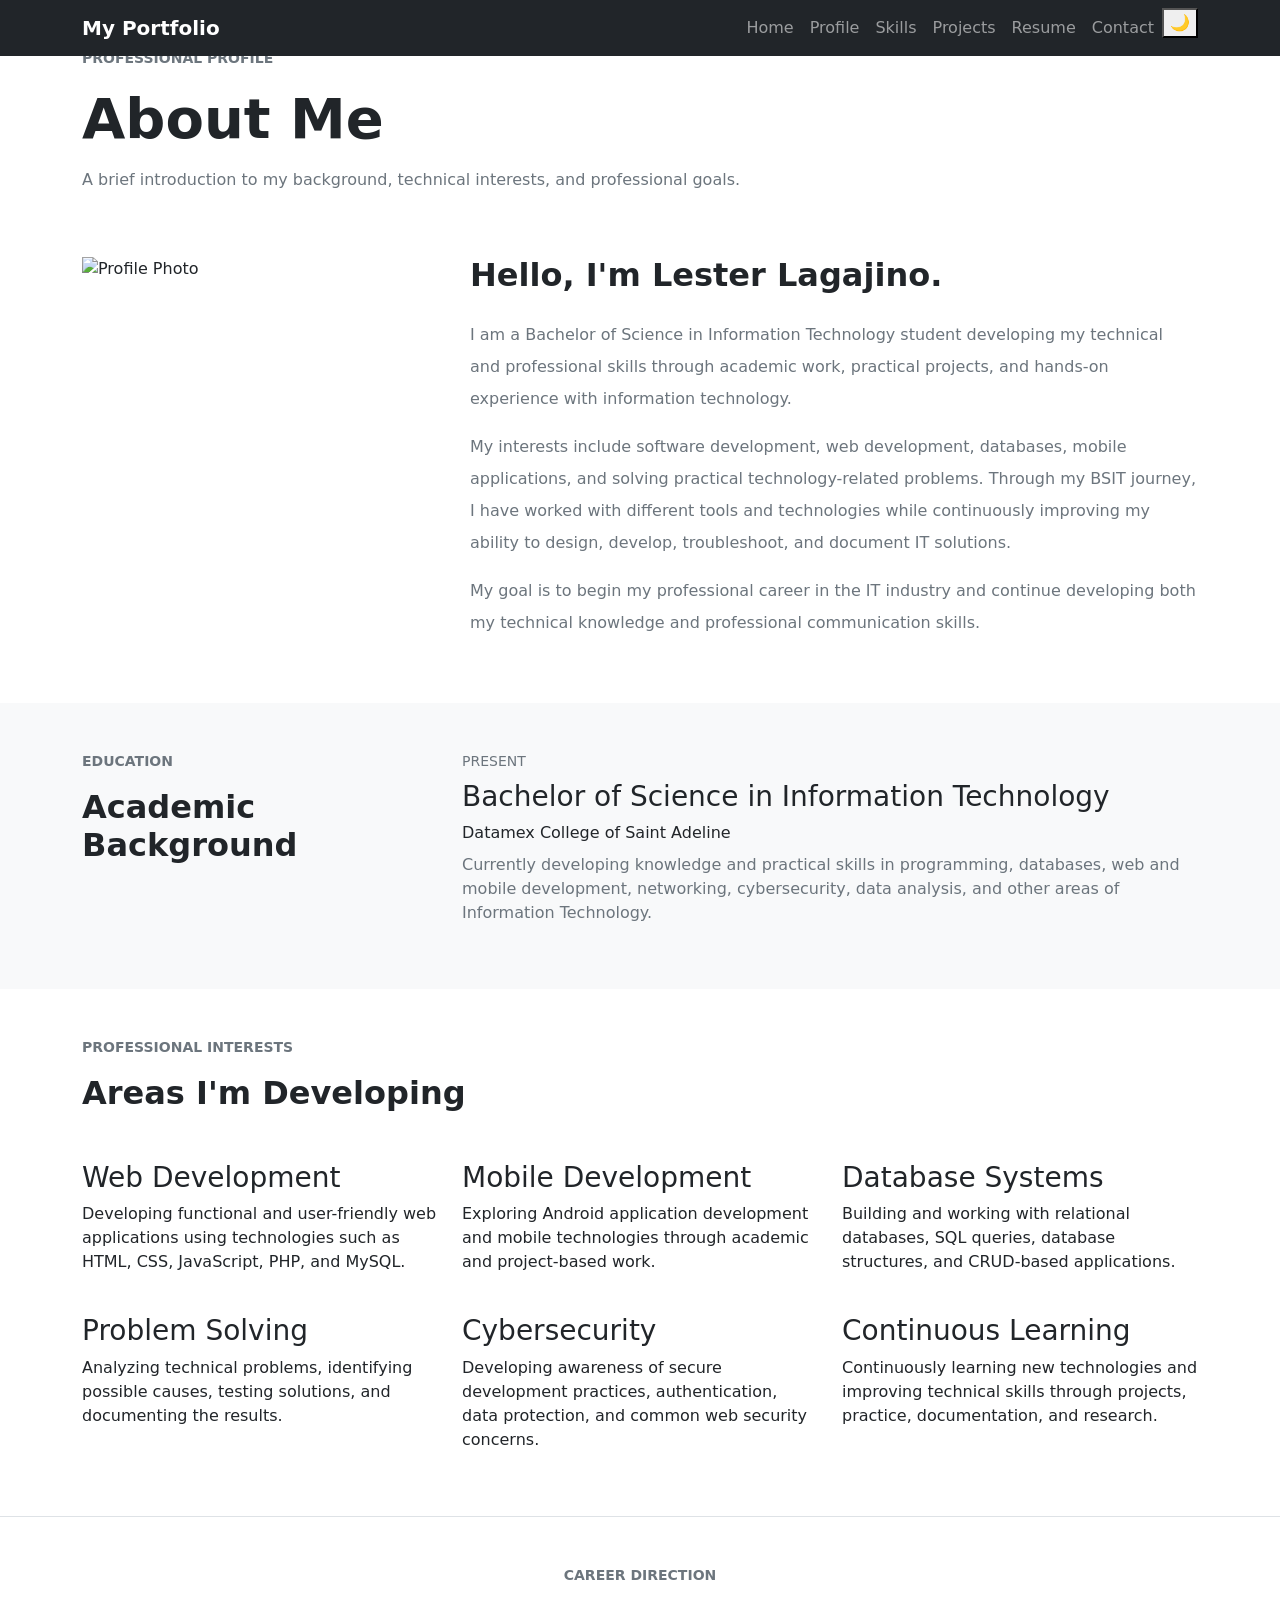
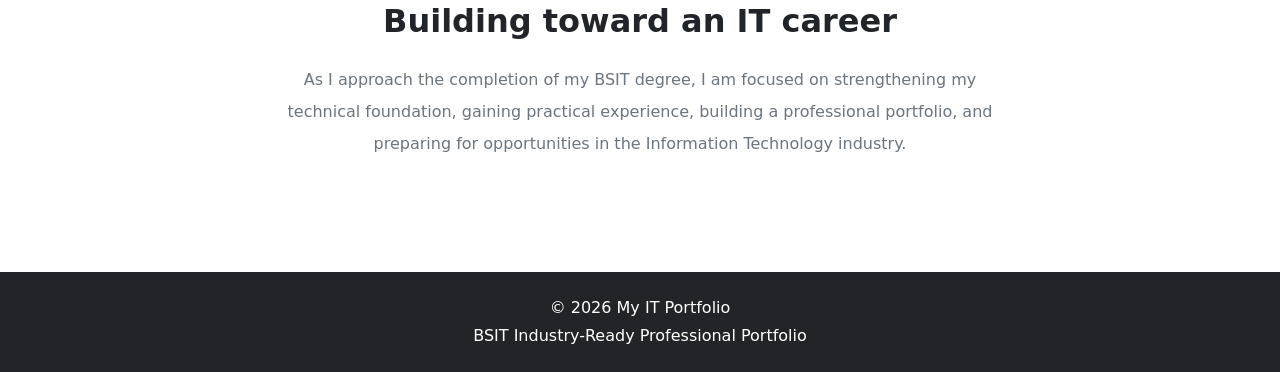
==== about.html @ e0eb15e0 "Add files via upload" ====
<!DOCTYPE html>
<html lang="en">
<head>
    <meta charset="UTF-8">

    <meta name="viewport" content="width=device-width, initial-scale=1.0">

    <title>About Me | Lester Lagajino</title>

    <!-- Bootstrap CSS -->
    <link
        href="https://cdn.jsdelivr.net/npm/bootstrap@5.3.3/dist/css/bootstrap.min.css"
        rel="stylesheet"
    >

    <!-- Custom CSS -->
    <link rel="stylesheet" href="css/style.css">
</head>

<body>

<nav class="navbar navbar-expand-lg navbar-dark bg-dark fixed-top">
    <div class="container">

        <a class="navbar-brand fw-bold" href="index.html">
            My Portfolio
        </a>

        <button
            class="navbar-toggler"
            type="button"
            data-bs-toggle="collapse"
            data-bs-target="#navbarMenu"
        >
            <span class="navbar-toggler-icon"></span>
        </button>

        <div class="collapse navbar-collapse" id="navbarMenu">

            <ul class="navbar-nav ms-auto">

                <li class="nav-item">
                    <a class="nav-link" href="index.html">Home</a>
                </li>

                <li class="nav-item">
                    <a class="nav-link" href="about.html">Profile</a>
                </li>

                <li class="nav-item">
                    <a class="nav-link" href="skills.html">Skills</a>
                </li>

                <li class="nav-item">
                    <a class="nav-link" href="projects.html">Projects</a>
                </li>

                <li class="nav-item">
                    <a class="nav-link" href="resume.html">Resume</a>
                </li>

                <li class="nav-item">
                    <a class="nav-link" href="contact.html">Contact</a>
                </li>

                <li class="nav-item">
                    <button class="theme-btn" id="themeBtn" type="button">
                       🌙
                    </button>
                </li>

            </ul>

        </div>
    </div>
</nav>


    


<!-- =========================
     ABOUT / PROFESSIONAL PROFILE
========================= -->

<section class="py-5 reveal">

    <div class="container">

        <!-- PAGE HEADER -->

        <div class="row mb-5">

            <div class="col-lg-8">

                <p class="small text-uppercase fw-bold text-secondary">
                    Professional Profile
                </p>

                <h1 class="display-4 fw-bold">
                    About Me
                </h1>

                <p class="text-secondary mt-3">
                    A brief introduction to my background,
                    technical interests, and professional goals.
                </p>

            </div>

        </div>


        <!-- MAIN PROFILE -->

        <div class="row g-5 align-items-start">

            <!-- PHOTO -->

            <div class="col-lg-4">

                <div class="profile-placeholder profile-photo">

                    
                        <img src="images/profile.png" alt="Profile Photo" class="profile-image">
                        

                

                </div>

            </div>


            <!-- INTRODUCTION -->

            <div class="col-lg-8">

                <h2 class="fw-bold mb-4">
                    Hello, I'm Lester Lagajino.
                </h2>

                <p class="text-secondary lh-lg">
                    I am a Bachelor of Science in Information Technology
                    student developing my technical and professional
                    skills through academic work, practical projects,
                    and hands-on experience with information technology.
                </p>

                <p class="text-secondary lh-lg">
                    My interests include software development,
                    web development, databases, mobile applications,
                    and solving practical technology-related problems.
                    Through my BSIT journey, I have worked with different
                    tools and technologies while continuously improving
                    my ability to design, develop, troubleshoot, and
                    document IT solutions.
                </p>

                <p class="text-secondary lh-lg">
                    My goal is to begin my professional career in the
                    IT industry and continue developing both my technical
                    knowledge and professional communication skills.
                </p>

            </div>

        </div>

    </div>

</section>


<!-- =========================
     EDUCATION
========================= -->

<section class="py-5 bg-light">

    <div class="container">

        <div class="row">

            <div class="col-lg-4 mb-4">

                <p class="small text-uppercase fw-bold text-secondary">
                    Education
                </p>

                <h2 class="fw-bold">
                    Academic Background
                </h2>

            </div>


            <div class="col-lg-8">

                <div class="info-card">

                    <p class="small text-secondary mb-2">
                        PRESENT
                    </p>

                    <h3>
                        Bachelor of Science in Information Technology
                    </h3>

                    <p class="mb-2">
                        Datamex College of Saint Adeline
                    </p>

                    <p class="text-secondary">
                        Currently developing knowledge and practical
                        skills in programming, databases, web and
                        mobile development, networking, cybersecurity,
                        data analysis, and other areas of Information
                        Technology.
                    </p>

                </div>

            </div>

        </div>

    </div>

</section>


<!-- =========================
     PROFESSIONAL INTERESTS
========================= -->

<section class="py-5">

    <div class="container">

        <div class="mb-5">

            <p class="small text-uppercase fw-bold text-secondary">
                Professional Interests
            </p>

            <h2 class="fw-bold">
                Areas I'm Developing
            </h2>

        </div>


        <div class="row g-4">

            <div class="col-md-6 col-lg-4">

                <div class="info-card">

                    <h3>Web Development</h3>

                    <p>
                        Developing functional and user-friendly
                        web applications using technologies such
                        as HTML, CSS, JavaScript, PHP, and MySQL.
                    </p>

                </div>

            </div>


            <div class="col-md-6 col-lg-4">

                <div class="info-card">

                    <h3>Mobile Development</h3>

                    <p>
                        Exploring Android application development
                        and mobile technologies through academic
                        and project-based work.
                    </p>

                </div>

            </div>


            <div class="col-md-6 col-lg-4">

                <div class="info-card">

                    <h3>Database Systems</h3>

                    <p>
                        Building and working with relational
                        databases, SQL queries, database structures,
                        and CRUD-based applications.
                    </p>

                </div>

            </div>


            <div class="col-md-6 col-lg-4">

                <div class="info-card">

                    <h3>Problem Solving</h3>

                    <p>
                        Analyzing technical problems, identifying
                        possible causes, testing solutions, and
                        documenting the results.
                    </p>

                </div>

            </div>


            <div class="col-md-6 col-lg-4">

                <div class="info-card">

                    <h3>Cybersecurity</h3>

                    <p>
                        Developing awareness of secure development
                        practices, authentication, data protection,
                        and common web security concerns.
                    </p>

                </div>

            </div>


            <div class="col-md-6 col-lg-4">

                <div class="info-card">

                    <h3>Continuous Learning</h3>

                    <p>
                        Continuously learning new technologies and
                        improving technical skills through projects,
                        practice, documentation, and research.
                    </p>

                </div>

            </div>

        </div>

    </div>

</section>


<!-- =========================
     CAREER DIRECTION
========================= -->

<section class="py-5 border-top">

    <div class="container">

        <div class="row justify-content-center">

            <div class="col-lg-8 text-center">

                <p class="small text-uppercase fw-bold text-secondary">
                    Career Direction
                </p>

                <h2 class="fw-bold mb-4">
                    Building toward an IT career
                </h2>

                <p class="text-secondary lh-lg">
                    As I approach the completion of my BSIT degree,
                    I am focused on strengthening my technical foundation,
                    gaining practical experience, building a professional
                    portfolio, and preparing for opportunities in the
                    Information Technology industry.
                </p>

            </div>

        </div>

    </div>

</section>


<footer class="bg-dark text-white text-center py-4 mt-5">

    <div class="container">

        <p class="mb-1">
            © 2026 My IT Portfolio
        </p>

        <p class="mb-0">
            BSIT Industry-Ready Professional Portfolio
        </p>

    </div>

</footer>

<!-- Bootstrap JavaScript -->
<script
    src="https://cdn.jsdelivr.net/npm/bootstrap@5.3.3/dist/js/bootstrap.bundle.min.js">
</script>

<!-- Custom JavaScript -->
<script src="js/script.js"></script>

</body>
</html>
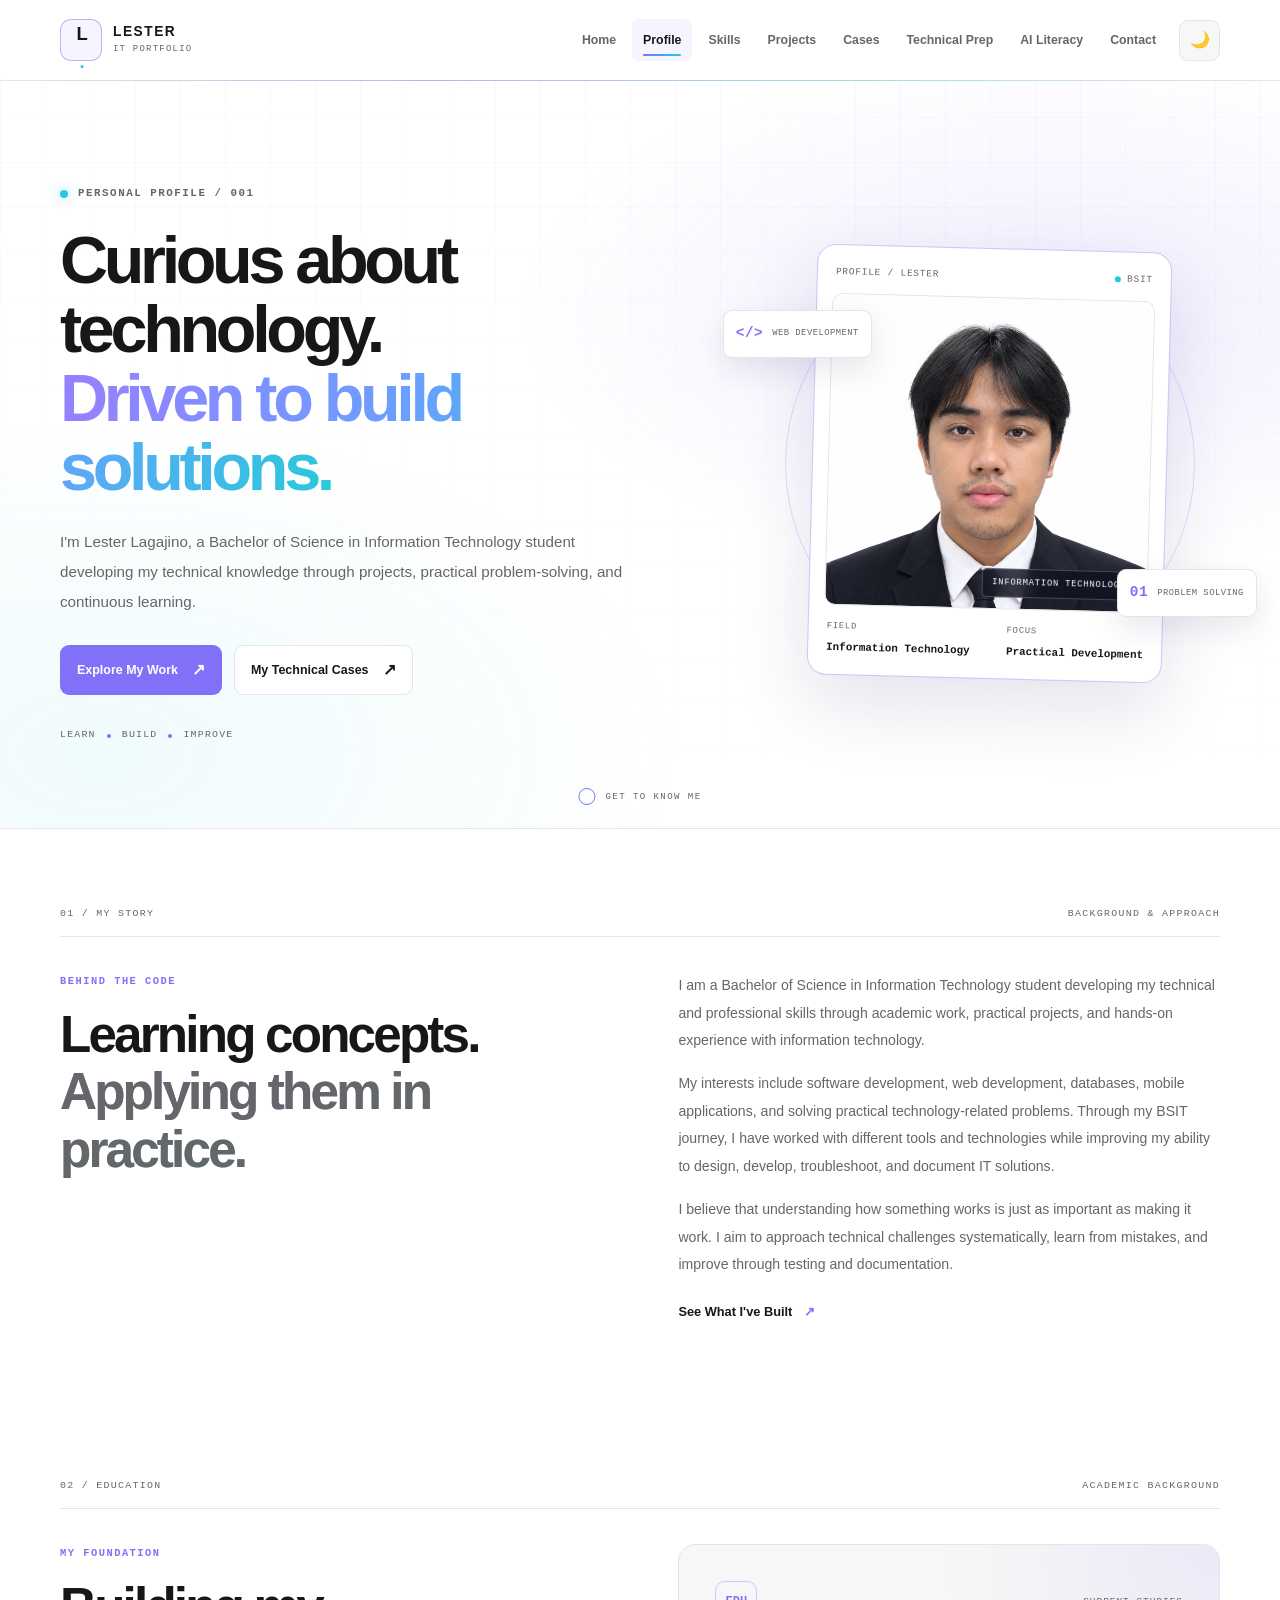
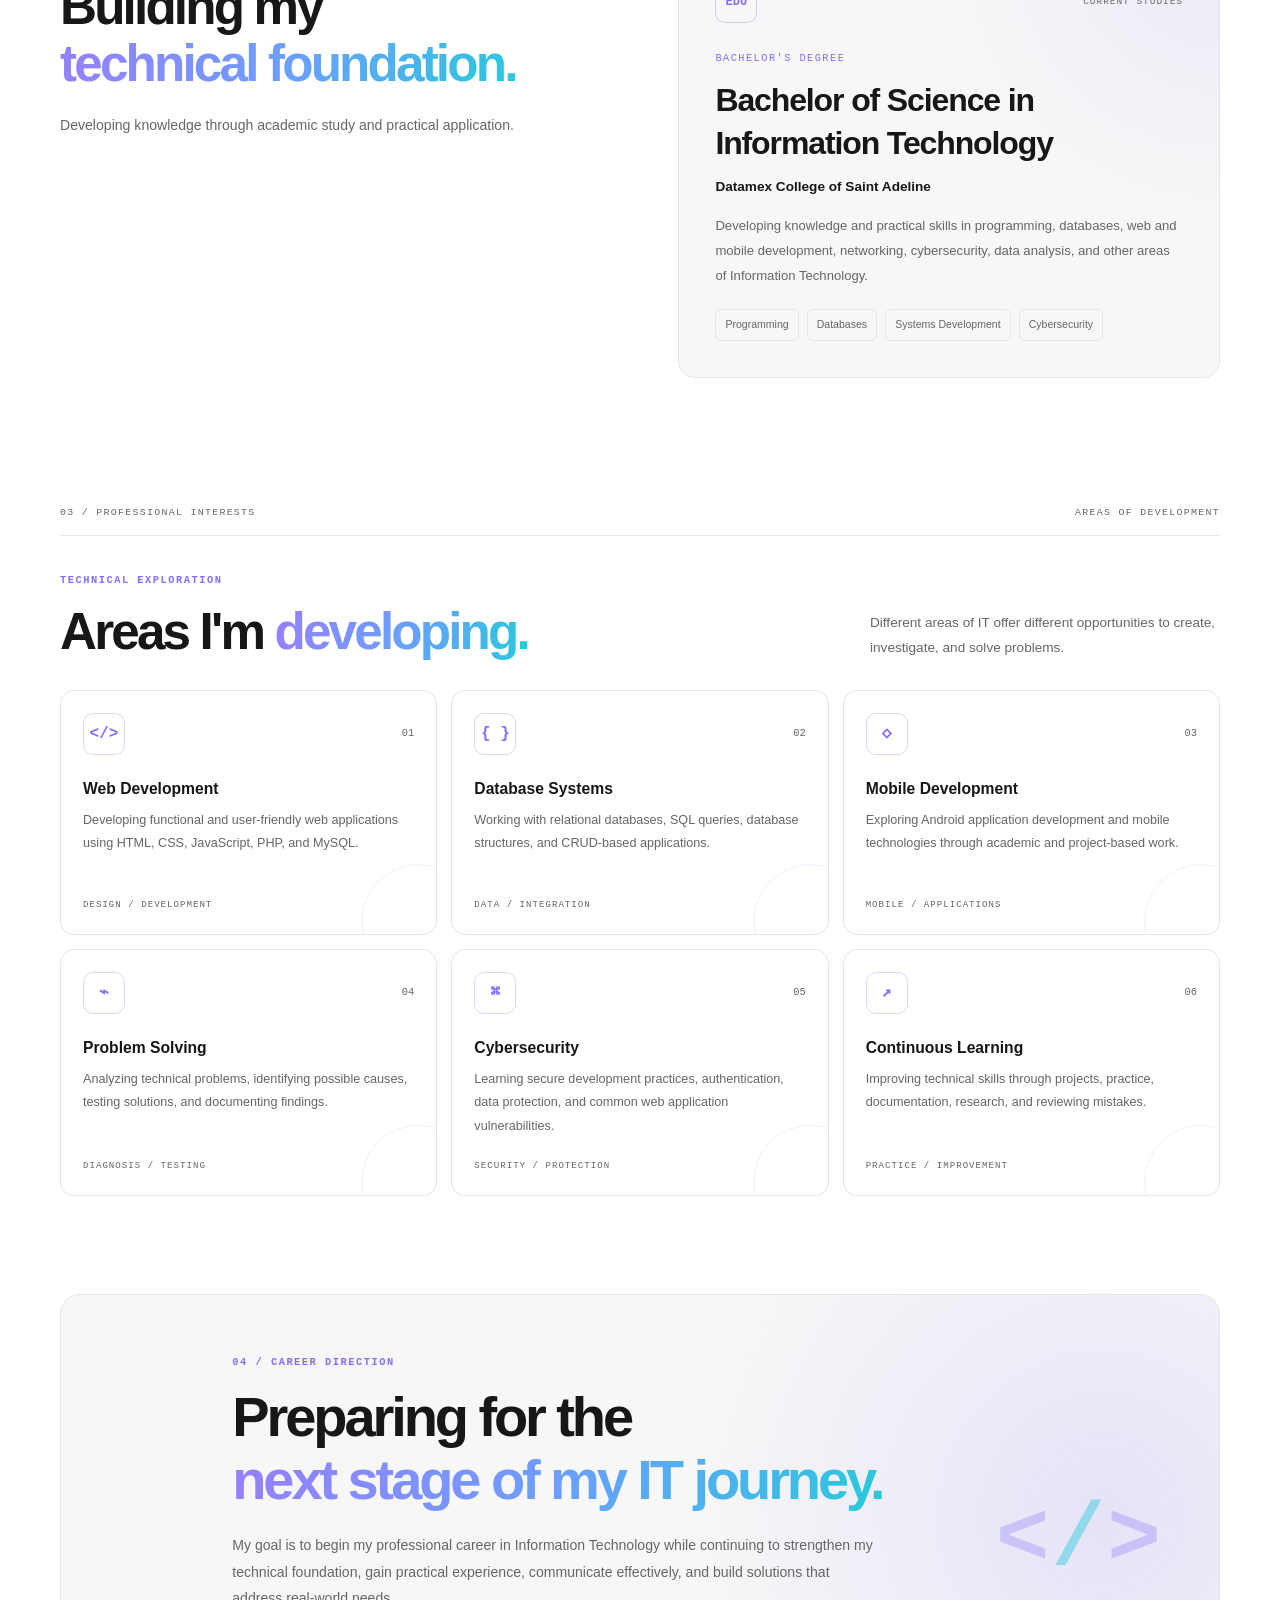
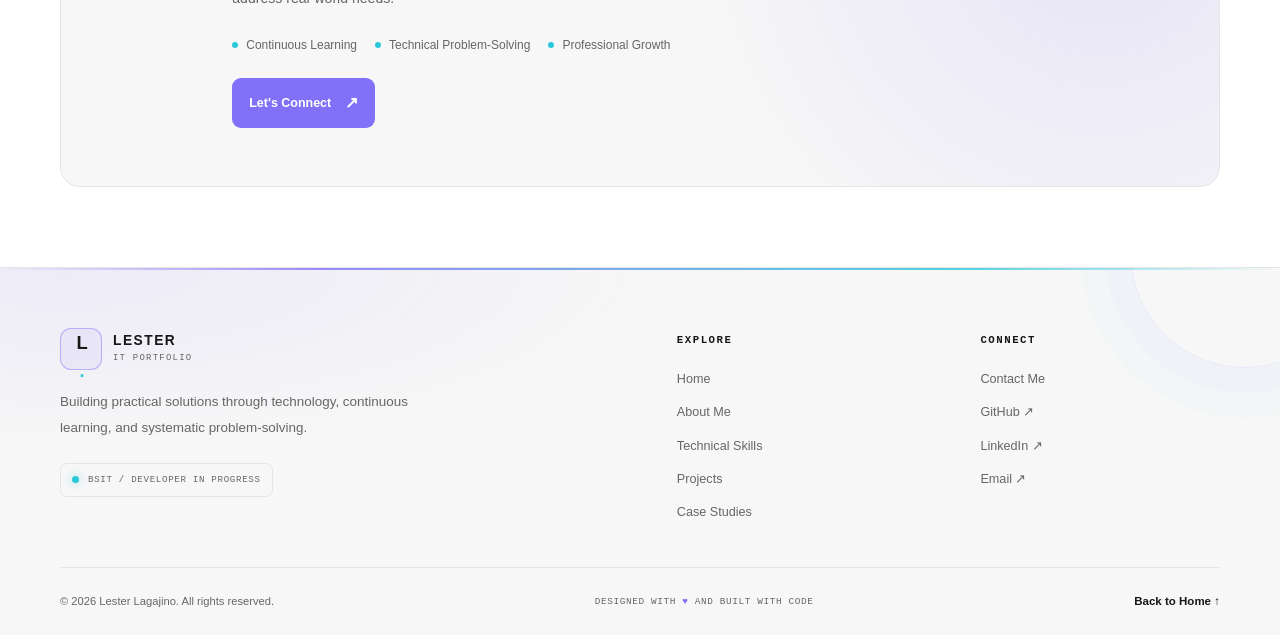
==== commit d48ee5bf: "Update portfolio pages and styling" ====
--- a/about.html
+++ b/about.html
@@ -14,413 +14,542 @@
     >
 
     <!-- Custom CSS -->
-    <link rel="stylesheet" href="css/style.css">
+    <link rel="stylesheet" href="css/about.css">
+    <link rel="stylesheet" href="css/load.css">
 </head>
 
 <body>
-
-<nav class="navbar navbar-expand-lg navbar-dark bg-dark fixed-top">
-    <div class="container">
-
-        <a class="navbar-brand fw-bold" href="index.html">
-            My Portfolio
-        </a>
-
-        <button
-            class="navbar-toggler"
-            type="button"
-            data-bs-toggle="collapse"
-            data-bs-target="#navbarMenu"
-        >
-            <span class="navbar-toggler-icon"></span>
-        </button>
-
-        <div class="collapse navbar-collapse" id="navbarMenu">
-
-            <ul class="navbar-nav ms-auto">
-
-                <li class="nav-item">
-                    <a class="nav-link" href="index.html">Home</a>
-                </li>
-
-                <li class="nav-item">
-                    <a class="nav-link" href="about.html">Profile</a>
-                </li>
-
-                <li class="nav-item">
-                    <a class="nav-link" href="skills.html">Skills</a>
-                </li>
-
-                <li class="nav-item">
-                    <a class="nav-link" href="projects.html">Projects</a>
-                </li>
-
-                <li class="nav-item">
-                    <a class="nav-link" href="resume.html">Resume</a>
-                </li>
-
-                <li class="nav-item">
-                    <a class="nav-link" href="contact.html">Contact</a>
-                </li>
-
-                <li class="nav-item">
-                    <button class="theme-btn" id="themeBtn" type="button">
-                       🌙
-                    </button>
-                </li>
-
-            </ul>
-
-        </div>
-    </div>
-</nav>
-
-
-    
-
+    <div id="header"></div>
 
 <!-- =========================
      ABOUT / PROFESSIONAL PROFILE
 ========================= -->
 
-<section class="py-5 reveal">
-
-    <div class="container">
-
-        <!-- PAGE HEADER -->
-
-        <div class="row mb-5">
-
-            <div class="col-lg-8">
-
-                <p class="small text-uppercase fw-bold text-secondary">
-                    Professional Profile
-                </p>
-
-                <h1 class="display-4 fw-bold">
-                    About Me
+
+<main class="about-page">
+
+    <!-- HERO / PERSONAL INTRODUCTION -->
+    <section class="about-hero reveal">
+
+        <div class="about-grid" aria-hidden="true"></div>
+
+        <div class="about-hero-inner">
+
+            <div class="about-hero-copy">
+
+                <p class="about-eyebrow">
+                    <span class="about-pulse"></span>
+                    PERSONAL PROFILE / 001
+                </p>
+
+                <h1>
+                    Curious about technology.<br>
+                    <span>Driven to build solutions.</span>
                 </h1>
 
-                <p class="text-secondary mt-3">
-                    A brief introduction to my background,
-                    technical interests, and professional goals.
-                </p>
-
-            </div>
-
-        </div>
-
-
-        <!-- MAIN PROFILE -->
-
-        <div class="row g-5 align-items-start">
-
-            <!-- PHOTO -->
-
-            <div class="col-lg-4">
-
-                <div class="profile-placeholder profile-photo">
-
-                    
-                        <img src="images/profile.png" alt="Profile Photo" class="profile-image">
-                        
-
-                
-
-                </div>
-
-            </div>
-
-
-            <!-- INTRODUCTION -->
-
-            <div class="col-lg-8">
-
-                <h2 class="fw-bold mb-4">
-                    Hello, I'm Lester Lagajino.
+                <p class="about-lead">
+                    I'm Lester Lagajino, a Bachelor of Science in
+                    Information Technology student developing my
+                    technical knowledge through projects, practical
+                    problem-solving, and continuous learning.
+                </p>
+
+                <div class="about-actions">
+
+                    <a href="projects.html"
+                       class="about-btn about-btn-primary">
+                        Explore My Work <span>↗</span>
+                    </a>
+
+                    <a href="problem-solving.html"
+                       class="about-btn about-btn-secondary">
+                        My Technical Cases <span>↗</span>
+                    </a>
+
+                </div>
+
+                <div class="about-values">
+                    <span>LEARN</span>
+                    <i></i>
+                    <span>BUILD</span>
+                    <i></i>
+                    <span>IMPROVE</span>
+                </div>
+
+            </div>
+
+
+            <!-- PROFILE VISUAL -->
+            <div class="about-visual">
+
+                <div class="about-orbit about-orbit-one"></div>
+                <div class="about-orbit about-orbit-two"></div>
+
+                <div class="about-photo-card">
+
+                    <div class="about-photo-top">
+                        <span>PROFILE / LESTER</span>
+                        <span class="about-photo-status">
+                            <i></i> BSIT
+                        </span>
+                    </div>
+
+                    <div class="about-photo-frame">
+
+                        <img
+                            src="images/profile.png"
+                            alt="Portrait of Lester Lagajino"
+                        >
+
+                        <span class="about-photo-label">
+                            INFORMATION TECHNOLOGY
+                        </span>
+
+                    </div>
+
+                    <div class="about-photo-bottom">
+                        <div>
+                            <span>FIELD</span>
+                            <strong>Information Technology</strong>
+                        </div>
+
+                        <div>
+                            <span>FOCUS</span>
+                            <strong>Practical Development</strong>
+                        </div>
+                    </div>
+
+                </div>
+
+                <div class="about-float about-float-one">
+                    <span>&lt;/&gt;</span>
+                    WEB DEVELOPMENT
+                </div>
+
+                <div class="about-float about-float-two">
+                    <span>01</span>
+                    PROBLEM SOLVING
+                </div>
+
+            </div>
+
+        </div>
+
+        <div class="about-scroll">
+            <span></span>
+            GET TO KNOW ME
+        </div>
+
+    </section>
+
+
+    <!-- PERSONAL STORY -->
+    <section class="about-section about-story reveal">
+
+        <div class="about-section-label">
+            <span>01 / MY STORY</span>
+            <span>BACKGROUND &amp; APPROACH</span>
+        </div>
+
+        <div class="about-story-grid">
+
+            <div class="about-story-heading">
+
+                <p class="about-section-kicker">
+                    BEHIND THE CODE
+                </p>
+
+                <h2>
+                    Learning concepts.<br>
+                    <span>Applying them in practice.</span>
                 </h2>
 
-                <p class="text-secondary lh-lg">
-                    I am a Bachelor of Science in Information Technology
-                    student developing my technical and professional
-                    skills through academic work, practical projects,
-                    and hands-on experience with information technology.
-                </p>
-
-                <p class="text-secondary lh-lg">
+            </div>
+
+            <div class="about-story-content">
+
+                <p>
+                    I am a Bachelor of Science in Information
+                    Technology student developing my technical
+                    and professional skills through academic work,
+                    practical projects, and hands-on experience
+                    with information technology.
+                </p>
+
+                <p>
                     My interests include software development,
                     web development, databases, mobile applications,
                     and solving practical technology-related problems.
-                    Through my BSIT journey, I have worked with different
-                    tools and technologies while continuously improving
-                    my ability to design, develop, troubleshoot, and
-                    document IT solutions.
-                </p>
-
-                <p class="text-secondary lh-lg">
-                    My goal is to begin my professional career in the
-                    IT industry and continue developing both my technical
-                    knowledge and professional communication skills.
-                </p>
-
-            </div>
-
-        </div>
-
-    </div>
-
-</section>
-
-
-<!-- =========================
-     EDUCATION
-========================= -->
-
-<section class="py-5 bg-light">
-
-    <div class="container">
-
-        <div class="row">
-
-            <div class="col-lg-4 mb-4">
-
-                <p class="small text-uppercase fw-bold text-secondary">
-                    Education
-                </p>
-
-                <h2 class="fw-bold">
-                    Academic Background
+                    Through my BSIT journey, I have worked with
+                    different tools and technologies while improving
+                    my ability to design, develop, troubleshoot,
+                    and document IT solutions.
+                </p>
+
+                <p>
+                    I believe that understanding how something works
+                    is just as important as making it work. I aim to
+                    approach technical challenges systematically,
+                    learn from mistakes, and improve through testing
+                    and documentation.
+                </p>
+
+                <a href="projects.html" class="about-text-link">
+                    See What I've Built <span>↗</span>
+                </a>
+
+            </div>
+
+        </div>
+
+    </section>
+
+
+    <!-- EDUCATION -->
+    <section class="about-section about-education reveal">
+
+        <div class="about-section-label">
+            <span>02 / EDUCATION</span>
+            <span>ACADEMIC BACKGROUND</span>
+        </div>
+
+        <div class="about-education-grid">
+
+            <div class="about-education-heading">
+
+                <p class="about-section-kicker">
+                    MY FOUNDATION
+                </p>
+
+                <h2>
+                    Building my<br>
+                    <span>technical foundation.</span>
                 </h2>
 
-            </div>
-
-
-            <div class="col-lg-8">
-
-                <div class="info-card">
-
-                    <p class="small text-secondary mb-2">
-                        PRESENT
-                    </p>
-
-                    <h3>
-                        Bachelor of Science in Information Technology
-                    </h3>
-
-                    <p class="mb-2">
-                        Datamex College of Saint Adeline
-                    </p>
-
-                    <p class="text-secondary">
-                        Currently developing knowledge and practical
-                        skills in programming, databases, web and
-                        mobile development, networking, cybersecurity,
-                        data analysis, and other areas of Information
-                        Technology.
-                    </p>
-
-                </div>
-
-            </div>
-
-        </div>
-
-    </div>
-
-</section>
-
-
-<!-- =========================
-     PROFESSIONAL INTERESTS
-========================= -->
-
-<section class="py-5">
-
-    <div class="container">
-
-        <div class="mb-5">
-
-            <p class="small text-uppercase fw-bold text-secondary">
-                Professional Interests
+                <p>
+                    Developing knowledge through academic study
+                    and practical application.
+                </p>
+
+            </div>
+
+            <article class="about-education-card">
+
+                <div class="about-education-top">
+                    <span class="about-education-icon">EDU</span>
+                    <span class="about-education-status">
+                        CURRENT STUDIES
+                    </span>
+                </div>
+
+                <p class="about-education-period">
+                    BACHELOR'S DEGREE
+                </p>
+
+                <h3>
+                    Bachelor of Science in<br>
+                    Information Technology
+                </h3>
+
+                <p class="about-school">
+                    Datamex College of Saint Adeline
+                </p>
+
+                <p class="about-education-description">
+                    Developing knowledge and practical skills in
+                    programming, databases, web and mobile development,
+                    networking, cybersecurity, data analysis, and
+                    other areas of Information Technology.
+                </p>
+
+                <div class="about-education-tags">
+                    <span>Programming</span>
+                    <span>Databases</span>
+                    <span>Systems Development</span>
+                    <span>Cybersecurity</span>
+                </div>
+
+            </article>
+
+        </div>
+
+    </section>
+
+
+    <!-- PROFESSIONAL INTERESTS -->
+    <section class="about-section about-interests reveal">
+
+        <div class="about-section-label">
+            <span>03 / PROFESSIONAL INTERESTS</span>
+            <span>AREAS OF DEVELOPMENT</span>
+        </div>
+
+        <div class="about-section-heading">
+
+            <div>
+                <p class="about-section-kicker">
+                    TECHNICAL EXPLORATION
+                </p>
+
+                <h2>
+                    Areas I'm <span>developing.</span>
+                </h2>
+            </div>
+
+            <p>
+                Different areas of IT offer different opportunities
+                to create, investigate, and solve problems.
             </p>
 
-            <h2 class="fw-bold">
-                Areas I'm Developing
+        </div>
+
+
+        <div class="about-interest-grid">
+
+            <article class="about-interest-card">
+
+                <div class="about-interest-top">
+                    <span class="about-interest-icon">&lt;/&gt;</span>
+                    <span class="about-interest-number">01</span>
+                </div>
+
+                <h3>Web Development</h3>
+
+                <p>
+                    Developing functional and user-friendly web
+                    applications using HTML, CSS, JavaScript,
+                    PHP, and MySQL.
+                </p>
+
+                <span class="about-interest-foot">
+                    DESIGN / DEVELOPMENT
+                </span>
+
+            </article>
+
+
+            <article class="about-interest-card">
+
+                <div class="about-interest-top">
+                    <span class="about-interest-icon">{ }</span>
+                    <span class="about-interest-number">02</span>
+                </div>
+
+                <h3>Database Systems</h3>
+
+                <p>
+                    Working with relational databases, SQL queries,
+                    database structures, and CRUD-based applications.
+                </p>
+
+                <span class="about-interest-foot">
+                    DATA / INTEGRATION
+                </span>
+
+            </article>
+
+
+            <article class="about-interest-card">
+
+                <div class="about-interest-top">
+                    <span class="about-interest-icon">◇</span>
+                    <span class="about-interest-number">03</span>
+                </div>
+
+                <h3>Mobile Development</h3>
+
+                <p>
+                    Exploring Android application development and
+                    mobile technologies through academic and
+                    project-based work.
+                </p>
+
+                <span class="about-interest-foot">
+                    MOBILE / APPLICATIONS
+                </span>
+
+            </article>
+
+
+            <article class="about-interest-card">
+
+                <div class="about-interest-top">
+                    <span class="about-interest-icon">⌁</span>
+                    <span class="about-interest-number">04</span>
+                </div>
+
+                <h3>Problem Solving</h3>
+
+                <p>
+                    Analyzing technical problems, identifying
+                    possible causes, testing solutions, and
+                    documenting findings.
+                </p>
+
+                <span class="about-interest-foot">
+                    DIAGNOSIS / TESTING
+                </span>
+
+            </article>
+
+
+            <article class="about-interest-card">
+
+                <div class="about-interest-top">
+                    <span class="about-interest-icon">⌘</span>
+                    <span class="about-interest-number">05</span>
+                </div>
+
+                <h3>Cybersecurity</h3>
+
+                <p>
+                    Learning secure development practices,
+                    authentication, data protection, and common
+                    web application vulnerabilities.
+                </p>
+
+                <span class="about-interest-foot">
+                    SECURITY / PROTECTION
+                </span>
+
+            </article>
+
+
+            <article class="about-interest-card">
+
+                <div class="about-interest-top">
+                    <span class="about-interest-icon">↗</span>
+                    <span class="about-interest-number">06</span>
+                </div>
+
+                <h3>Continuous Learning</h3>
+
+                <p>
+                    Improving technical skills through projects,
+                    practice, documentation, research, and
+                    reviewing mistakes.
+                </p>
+
+                <span class="about-interest-foot">
+                    PRACTICE / IMPROVEMENT
+                </span>
+
+            </article>
+
+        </div>
+
+    </section>
+
+
+    <!-- CAREER DIRECTION -->
+    <section class="about-career reveal">
+
+        <div class="about-career-glow"></div>
+
+        <div class="about-career-content">
+
+            <p class="about-section-kicker">
+                04 / CAREER DIRECTION
+            </p>
+
+            <h2>
+                Preparing for the<br>
+                <span>next stage of my IT journey.</span>
             </h2>
 
-        </div>
-
-
-        <div class="row g-4">
-
-            <div class="col-md-6 col-lg-4">
-
-                <div class="info-card">
-
-                    <h3>Web Development</h3>
-
-                    <p>
-                        Developing functional and user-friendly
-                        web applications using technologies such
-                        as HTML, CSS, JavaScript, PHP, and MySQL.
-                    </p>
-
-                </div>
-
-            </div>
-
-
-            <div class="col-md-6 col-lg-4">
-
-                <div class="info-card">
-
-                    <h3>Mobile Development</h3>
-
-                    <p>
-                        Exploring Android application development
-                        and mobile technologies through academic
-                        and project-based work.
-                    </p>
-
-                </div>
-
-            </div>
-
-
-            <div class="col-md-6 col-lg-4">
-
-                <div class="info-card">
-
-                    <h3>Database Systems</h3>
-
-                    <p>
-                        Building and working with relational
-                        databases, SQL queries, database structures,
-                        and CRUD-based applications.
-                    </p>
-
-                </div>
-
-            </div>
-
-
-            <div class="col-md-6 col-lg-4">
-
-                <div class="info-card">
-
-                    <h3>Problem Solving</h3>
-
-                    <p>
-                        Analyzing technical problems, identifying
-                        possible causes, testing solutions, and
-                        documenting the results.
-                    </p>
-
-                </div>
-
-            </div>
-
-
-            <div class="col-md-6 col-lg-4">
-
-                <div class="info-card">
-
-                    <h3>Cybersecurity</h3>
-
-                    <p>
-                        Developing awareness of secure development
-                        practices, authentication, data protection,
-                        and common web security concerns.
-                    </p>
-
-                </div>
-
-            </div>
-
-
-            <div class="col-md-6 col-lg-4">
-
-                <div class="info-card">
-
-                    <h3>Continuous Learning</h3>
-
-                    <p>
-                        Continuously learning new technologies and
-                        improving technical skills through projects,
-                        practice, documentation, and research.
-                    </p>
-
-                </div>
-
-            </div>
-
-        </div>
-
-    </div>
-
-</section>
-
-
-<!-- =========================
-     CAREER DIRECTION
-========================= -->
-
-<section class="py-5 border-top">
-
-    <div class="container">
-
-        <div class="row justify-content-center">
-
-            <div class="col-lg-8 text-center">
-
-                <p class="small text-uppercase fw-bold text-secondary">
-                    Career Direction
-                </p>
-
-                <h2 class="fw-bold mb-4">
-                    Building toward an IT career
-                </h2>
-
-                <p class="text-secondary lh-lg">
-                    As I approach the completion of my BSIT degree,
-                    I am focused on strengthening my technical foundation,
-                    gaining practical experience, building a professional
-                    portfolio, and preparing for opportunities in the
-                    Information Technology industry.
-                </p>
-
-            </div>
-
-        </div>
-
-    </div>
-
-</section>
-
-
-<footer class="bg-dark text-white text-center py-4 mt-5">
-
-    <div class="container">
-
-        <p class="mb-1">
-            © 2026 My IT Portfolio
-        </p>
-
-        <p class="mb-0">
-            BSIT Industry-Ready Professional Portfolio
-        </p>
-
-    </div>
-
-</footer>
+            <p>
+                My goal is to begin my professional career in
+                Information Technology while continuing to
+                strengthen my technical foundation, gain practical
+                experience, communicate effectively, and build
+                solutions that address real-world needs.
+            </p>
+
+            <div class="about-career-values">
+
+                <span>
+                    <i></i>
+                    Continuous Learning
+                </span>
+
+                <span>
+                    <i></i>
+                    Technical Problem-Solving
+                </span>
+
+                <span>
+                    <i></i>
+                    Professional Growth
+                </span>
+
+            </div>
+
+            <a href="contact.html"
+               class="about-btn about-btn-primary">
+                Let's Connect <span>↗</span>
+            </a>
+
+        </div>
+
+        <div class="about-career-symbol" aria-hidden="true">
+            <span>&lt;</span>
+            <span>/</span>
+            <span>&gt;</span>
+        </div>
+
+    </section>
+
+</main>
+
+
+
+<div id="footer"></div>
+
+    
+
 
 <!-- Bootstrap JavaScript -->
-<script
-    src="https://cdn.jsdelivr.net/npm/bootstrap@5.3.3/dist/js/bootstrap.bundle.min.js">
+<script src="https://cdn.jsdelivr.net/npm/bootstrap@5.3.3/dist/js/bootstrap.bundle.min.js"></script>
+
+<!-- Main JavaScript -->
+<script src="js/script.js"></script>
+
+<!-- Shared Components -->
+<script>
+async function loadPart(id, file) {
+    const container = document.getElementById(id);
+
+    if (!container) {
+        console.error("Component container not found:", id);
+        return;
+    }
+
+    try {
+        const response = await fetch(file);
+
+        if (!response.ok) {
+            throw new Error(
+                `Failed to load ${file}: ${response.status}`
+            );
+        }
+
+        container.innerHTML = await response.text();
+
+        document.dispatchEvent(
+            new CustomEvent("componentLoaded", {
+                detail: { id: id }
+            })
+        );
+
+        console.log("Component loaded:", file);
+    } catch (error) {
+        console.error("Component loading failed:", error);
+    }
+}
+
+loadPart("header", "./includes/header.html");
+loadPart("footer", "./includes/footer.html");
 </script>
 
-<!-- Custom JavaScript -->
-<script src="js/script.js"></script>
-
 </body>
-</html>+</html>
--- a/css/about.css
+++ b/css/about.css
@@ -0,0 +1,1020 @@
+/* =========================
+   GLOBAL
+========================= */
+
+:root {
+    --bg-main: #ffffff;
+    --bg-soft: #f7f7f7;
+    --text-main: #171717;
+    --text-muted: #666666;
+    --border: #e5e5e5;
+    --accent: #222222;
+}
+
+.dark {
+    --bg-main: #171717;
+    --bg-soft: #222222;
+    --text-main: #f5f5f5;
+    --text-muted: #aaaaaa;
+    --border: #333333;
+    --accent: #f5f5f5;
+}
+
+html {
+    scroll-behavior: smooth;
+}
+
+body {
+    font-family: Arial, Helvetica, sans-serif;
+    background: var(--bg-main);
+    color: var(--text-main);
+    margin: 0;
+    padding-top: 72px;
+}
+
+
+
+/* ========================================
+   ABOUT PAGE — FUTURISTIC PROFILE
+======================================== */
+
+.about-page {
+    width: 100%;
+    overflow-x: clip;
+    color: var(--text-main);
+}
+
+.about-page img {
+    max-width: 100%;
+}
+
+
+/* HERO */
+
+.about-hero {
+    position: relative;
+    display: flex;
+    min-height: 650px;
+    align-items: center;
+    padding: 112px 0 85px;
+    overflow: hidden;
+    isolation: isolate;
+    border-bottom: 1px solid var(--border);
+    background:
+        radial-gradient(ellipse at 82% 32%, rgba(129, 113, 248, 0.12), transparent 36%),
+        radial-gradient(ellipse at 8% 90%, rgba(41, 201, 219, 0.07), transparent 35%),
+        var(--bg-main);
+}
+
+.about-grid {
+    position: absolute;
+    z-index: -1;
+    inset: 0;
+    background-image:
+        linear-gradient(rgba(129, 113, 248, 0.045) 1px, transparent 1px),
+        linear-gradient(90deg, rgba(129, 113, 248, 0.045) 1px, transparent 1px);
+    background-size: 45px 45px;
+    mask-image: linear-gradient(to bottom, black, transparent 95%);
+    pointer-events: none;
+}
+
+.about-hero-inner {
+    display: grid;
+    width: min(1160px, calc(100% - 40px));
+    margin: 0 auto;
+    grid-template-columns: minmax(0, 1.15fr) minmax(0, 0.85fr);
+    align-items: center;
+    gap: clamp(35px, 6vw, 80px);
+}
+
+.about-hero-copy {
+    min-width: 0;
+}
+
+.about-eyebrow,
+.about-section-kicker {
+    display: flex;
+    align-items: center;
+    gap: 10px;
+    margin: 0 0 22px;
+    color: var(--text-muted);
+    font-family: monospace;
+    font-size: 0.68rem;
+    font-weight: 700;
+    letter-spacing: 1.5px;
+    line-height: 1.8;
+}
+
+.about-pulse {
+    width: 8px;
+    height: 8px;
+    flex: 0 0 8px;
+    border-radius: 50%;
+    background: #29c9db;
+    box-shadow: 0 0 14px rgba(41, 201, 219, 0.65);
+    animation: aboutPulse 2s ease-in-out infinite;
+}
+
+.about-hero h1 {
+    margin: 0;
+    font-size: clamp(2.6rem, 5.2vw, 5rem);
+    font-weight: 850;
+    line-height: 1.04;
+    letter-spacing: -0.065em;
+}
+
+.about-hero h1 span,
+.about-story-heading h2 span,
+.about-education-heading h2 span,
+.about-section-heading h2 span,
+.about-career h2 span {
+    color: transparent;
+    background: linear-gradient(105deg, #9382ff 5%, #6e9dff 48%, #29c9db 100%);
+    background-clip: text;
+    -webkit-background-clip: text;
+}
+
+.about-lead {
+    max-width: 570px;
+    margin: 25px 0 0;
+    color: var(--text-muted);
+    font-size: 0.95rem;
+    line-height: 1.95;
+}
+
+.about-actions {
+    display: flex;
+    flex-wrap: wrap;
+    gap: 12px;
+    margin-top: 29px;
+}
+
+.about-btn {
+    display: inline-flex;
+    min-height: 47px;
+    align-items: center;
+    justify-content: center;
+    gap: 14px;
+    padding: 12px 16px;
+    border: 1px solid var(--border);
+    border-radius: 9px;
+    color: var(--text-main);
+    font-size: 0.78rem;
+    font-weight: 700;
+    text-decoration: none;
+    transition:
+        transform 0.25s ease,
+        border-color 0.25s ease,
+        background 0.25s ease,
+        box-shadow 0.25s ease;
+}
+
+.about-btn:hover {
+    transform: translateY(-3px);
+    border-color: #8171f8;
+    color: var(--text-main);
+}
+
+.about-btn span {
+    font-size: 1rem;
+}
+
+.about-btn-primary {
+    border-color: transparent;
+    background: #8171f8;
+    color: #fff;
+}
+
+.about-btn-primary:hover {
+    border-color: transparent;
+    background: #6d5be0;
+    color: #fff;
+    box-shadow: 0 12px 30px rgba(129, 113, 248, 0.2);
+}
+
+.about-btn-secondary {
+    background: var(--bg-main);
+}
+
+.about-values {
+    display: flex;
+    align-items: center;
+    flex-wrap: wrap;
+    gap: 11px;
+    margin-top: 33px;
+    color: var(--text-muted);
+    font-family: monospace;
+    font-size: 0.62rem;
+    letter-spacing: 1.2px;
+}
+
+.about-values i {
+    width: 4px;
+    height: 4px;
+    flex: 0 0 4px;
+    border-radius: 50%;
+    background: #8171f8;
+}
+
+
+/* PROFILE VISUAL */
+
+.about-visual {
+    position: relative;
+    display: grid;
+    min-width: 0;
+    min-height: 465px;
+    place-items: center;
+    isolation: isolate;
+}
+
+.about-photo-card {
+    position: relative;
+    z-index: 2;
+    width: min(100%, 355px);
+    padding: 15px;
+    border: 1px solid rgba(129, 113, 248, 0.4);
+    border-radius: 19px;
+    background: var(--bg-main);
+    box-shadow: 0 28px 75px rgba(40, 40, 100, 0.13);
+    transform: rotate(1.5deg);
+    transition:
+        transform 0.4s ease,
+        border-color 0.4s ease,
+        box-shadow 0.4s ease;
+}
+
+.about-photo-card:hover {
+    transform: rotate(0) translateY(-5px);
+    border-color: rgba(129, 113, 248, 0.7);
+    box-shadow: 0 35px 85px rgba(60, 50, 130, 0.17);
+}
+
+.about-photo-top,
+.about-photo-bottom {
+    display: flex;
+    align-items: center;
+    justify-content: space-between;
+    gap: 10px;
+    color: var(--text-muted);
+    font-family: monospace;
+    font-size: 0.59rem;
+    letter-spacing: 0.8px;
+}
+
+.about-photo-top {
+    padding: 5px 3px 14px;
+}
+
+.about-photo-status {
+    display: inline-flex;
+    align-items: center;
+    gap: 6px;
+}
+
+.about-photo-status i {
+    width: 6px;
+    height: 6px;
+    border-radius: 50%;
+    background: #29c9db;
+}
+
+.about-photo-frame {
+    position: relative;
+    overflow: hidden;
+    border: 1px solid var(--border);
+    border-radius: 11px;
+    background:
+        radial-gradient(circle at center, rgba(129, 113, 248, 0.12), transparent 70%),
+        var(--bg-soft);
+}
+
+.about-photo-frame img {
+    display: block;
+    width: 100%;
+    height: 310px;
+    object-fit: cover;
+    object-position: center 30%;
+    transition: transform 0.65s ease;
+}
+
+.about-photo-card:hover .about-photo-frame img {
+    transform: scale(1.04);
+}
+
+.about-photo-label {
+    position: absolute;
+    right: 11px;
+    bottom: 11px;
+    padding: 7px 9px;
+    border: 1px solid rgba(255, 255, 255, 0.22);
+    border-radius: 5px;
+    background: rgba(16, 18, 33, 0.8);
+    color: #fff;
+    font-family: monospace;
+    font-size: 0.55rem;
+    letter-spacing: 0.8px;
+    backdrop-filter: blur(9px);
+}
+
+.about-photo-bottom {
+    align-items: flex-start;
+    gap: 15px;
+    padding: 15px 3px 3px;
+}
+
+.about-photo-bottom > div {
+    display: flex;
+    min-width: 0;
+    flex-direction: column;
+    gap: 6px;
+}
+
+.about-photo-bottom > div span {
+    font-size: 0.55rem;
+}
+
+.about-photo-bottom strong {
+    color: var(--text-main);
+    font-family: inherit;
+    font-size: 0.68rem;
+    letter-spacing: 0;
+    line-height: 1.5;
+}
+
+.about-orbit {
+    position: absolute;
+    z-index: -1;
+    border: 1px solid rgba(129, 113, 248, 0.24);
+    border-radius: 50%;
+    pointer-events: none;
+}
+
+.about-orbit-one {
+    width: 410px;
+    height: 410px;
+    animation: aboutOrbit 26s linear infinite;
+}
+
+.about-orbit-two {
+    width: 335px;
+    height: 335px;
+    border-color: rgba(41, 201, 219, 0.22);
+    animation: aboutOrbit 32s linear infinite reverse;
+}
+
+.about-float {
+    position: absolute;
+    z-index: 3;
+    display: flex;
+    align-items: center;
+    gap: 9px;
+    padding: 12px;
+    border: 1px solid var(--border);
+    border-radius: 9px;
+    background: var(--bg-main);
+    box-shadow: 0 12px 30px rgba(30, 40, 90, 0.1);
+    color: var(--text-muted);
+    font-family: monospace;
+    font-size: 0.55rem;
+    letter-spacing: 0.5px;
+    animation: aboutFloat 5s ease-in-out infinite;
+}
+
+.about-float > span {
+    color: #8171f8;
+    font-size: 0.9rem;
+    font-weight: 800;
+}
+
+.about-float-one {
+    top: 17%;
+    left: -8%;
+}
+
+.about-float-two {
+    right: -8%;
+    bottom: 17%;
+    animation-delay: -2.5s;
+}
+
+.about-scroll {
+    position: absolute;
+    bottom: 23px;
+    left: 50%;
+    display: flex;
+    align-items: center;
+    gap: 10px;
+    color: var(--text-muted);
+    font-family: monospace;
+    font-size: 0.57rem;
+    letter-spacing: 1.4px;
+    white-space: nowrap;
+    transform: translateX(-50%);
+}
+
+.about-scroll span {
+    width: 17px;
+    height: 17px;
+    border: 1px solid #8171f8;
+    border-radius: 50%;
+    animation: aboutScroll 1.8s ease-in-out infinite;
+}
+
+
+/* COMMON SECTION STYLING */
+
+.about-section {
+    width: min(1160px, calc(100% - 40px));
+    margin: 0 auto;
+    padding: 78px 0;
+}
+
+.about-section-label {
+    display: flex;
+    align-items: center;
+    justify-content: space-between;
+    flex-wrap: wrap;
+    gap: 10px;
+    margin-bottom: 35px;
+    padding-bottom: 14px;
+    border-bottom: 1px solid var(--border);
+    color: var(--text-muted);
+    font-family: monospace;
+    font-size: 0.62rem;
+    letter-spacing: 1.3px;
+}
+
+.about-section-kicker {
+    display: block;
+    margin-bottom: 15px;
+    color: #8171f8;
+    font-size: 0.65rem;
+}
+
+.about-story-grid,
+.about-education-grid {
+    display: grid;
+    grid-template-columns: minmax(0, 1fr) minmax(0, 1fr);
+    align-items: start;
+    gap: clamp(28px, 6vw, 80px);
+}
+
+.about-story-heading h2,
+.about-education-heading h2,
+.about-section-heading h2 {
+    margin: 0;
+    font-size: clamp(2rem, 4vw, 3.25rem);
+    font-weight: 850;
+    line-height: 1.12;
+    letter-spacing: -0.055em;
+}
+
+.about-story-heading h2 span {
+    color: var(--text-muted);
+}
+
+.about-story-content p,
+.about-education-heading > p:not(.about-section-kicker) {
+    margin: 0 0 16px;
+    color: var(--text-muted);
+    font-size: 0.88rem;
+    line-height: 1.95;
+}
+
+.about-text-link {
+    display: inline-flex;
+    align-items: center;
+    gap: 12px;
+    margin-top: 8px;
+    color: var(--text-main);
+    font-size: 0.8rem;
+    font-weight: 750;
+    text-decoration: none;
+    transition: gap 0.2s ease, color 0.2s ease;
+}
+
+.about-text-link span {
+    color: #8171f8;
+}
+
+.about-text-link:hover {
+    gap: 17px;
+    color: #8171f8;
+}
+
+
+/* EDUCATION CARD */
+
+.about-education-heading > p:not(.about-section-kicker) {
+    margin-top: 19px;
+}
+
+.about-education-card {
+    padding: clamp(23px, 4vw, 36px);
+    border: 1px solid var(--border);
+    border-radius: 17px;
+    background:
+        radial-gradient(circle at 100% 0%, rgba(129, 113, 248, 0.1), transparent 40%),
+        var(--bg-soft);
+    transition:
+        border-color 0.3s ease,
+        transform 0.3s ease;
+}
+
+.about-education-card:hover {
+    transform: translateY(-4px);
+    border-color: rgba(129, 113, 248, 0.55);
+}
+
+.about-education-top {
+    display: flex;
+    align-items: center;
+    justify-content: space-between;
+    flex-wrap: wrap;
+    gap: 12px;
+    margin-bottom: 28px;
+}
+
+.about-education-icon {
+    display: grid;
+    width: 42px;
+    height: 42px;
+    place-items: center;
+    border: 1px solid rgba(129, 113, 248, 0.35);
+    border-radius: 10px;
+    color: #8171f8;
+    font-family: monospace;
+    font-size: 0.75rem;
+    font-weight: 800;
+}
+
+.about-education-status {
+    color: var(--text-muted);
+    font-family: monospace;
+    font-size: 0.59rem;
+    letter-spacing: 1px;
+}
+
+.about-education-period {
+    margin: 0 0 12px;
+    color: #8171f8;
+    font-family: monospace;
+    font-size: 0.64rem;
+    letter-spacing: 1.5px;
+}
+
+.about-education-card h3 {
+    margin: 0;
+    font-size: clamp(1.35rem, 2.7vw, 2rem);
+    font-weight: 800;
+    line-height: 1.35;
+    letter-spacing: -0.035em;
+}
+
+.about-school {
+    margin: 12px 0 0;
+    color: var(--text-main);
+    font-size: 0.85rem;
+    font-weight: 650;
+}
+
+.about-education-description {
+    margin: 17px 0 0;
+    color: var(--text-muted);
+    font-size: 0.82rem;
+    line-height: 1.9;
+}
+
+.about-education-tags {
+    display: flex;
+    flex-wrap: wrap;
+    gap: 8px;
+    margin-top: 20px;
+}
+
+.about-education-tags span {
+    padding: 7px 9px;
+    border: 1px solid var(--border);
+    border-radius: 6px;
+    color: var(--text-muted);
+    font-size: 0.66rem;
+}
+
+
+/* PROFESSIONAL INTERESTS */
+
+.about-interests {
+    padding-top: 50px;
+}
+
+.about-section-heading {
+    display: flex;
+    align-items: flex-end;
+    justify-content: space-between;
+    gap: 25px;
+    margin-bottom: 30px;
+}
+
+.about-section-heading .about-section-kicker {
+    margin-bottom: 13px;
+}
+
+.about-section-heading > p {
+    max-width: 350px;
+    margin: 0;
+    color: var(--text-muted);
+    font-size: 0.85rem;
+    line-height: 1.85;
+}
+
+.about-interest-grid {
+    display: grid;
+    grid-template-columns: repeat(3, minmax(0, 1fr));
+    gap: 14px;
+}
+
+.about-interest-card {
+    position: relative;
+    display: flex;
+    min-width: 0;
+    min-height: 245px;
+    flex-direction: column;
+    padding: 22px;
+    overflow: hidden;
+    border: 1px solid var(--border);
+    border-radius: 14px;
+    background: var(--bg-main);
+    transition:
+        transform 0.3s ease,
+        border-color 0.3s ease,
+        box-shadow 0.3s ease;
+}
+
+.about-interest-card::after {
+    position: absolute;
+    right: -40px;
+    bottom: -45px;
+    width: 115px;
+    height: 115px;
+    border: 1px solid rgba(129, 113, 248, 0.12);
+    border-radius: 50%;
+    content: "";
+    pointer-events: none;
+    transition: transform 0.35s ease;
+}
+
+.about-interest-card:hover {
+    transform: translateY(-5px);
+    border-color: rgba(129, 113, 248, 0.6);
+    box-shadow: 0 18px 38px rgba(50, 60, 120, 0.08);
+}
+
+.about-interest-card:hover::after {
+    transform: scale(1.35);
+}
+
+.about-interest-top {
+    display: flex;
+    align-items: center;
+    justify-content: space-between;
+    margin-bottom: 25px;
+}
+
+.about-interest-icon {
+    display: grid;
+    width: 42px;
+    height: 42px;
+    place-items: center;
+    border: 1px solid rgba(129, 113, 248, 0.3);
+    border-radius: 10px;
+    color: #8171f8;
+    font-family: monospace;
+    font-size: 1rem;
+    font-weight: 800;
+}
+
+.about-interest-number {
+    color: var(--text-muted);
+    font-family: monospace;
+    font-size: 0.65rem;
+}
+
+.about-interest-card h3 {
+    margin: 0 0 10px;
+    font-size: 0.98rem;
+    font-weight: 800;
+}
+
+.about-interest-card > p {
+    margin: 0;
+    color: var(--text-muted);
+    font-size: 0.79rem;
+    line-height: 1.85;
+}
+
+.about-interest-foot {
+    margin-top: auto;
+    padding-top: 21px;
+    color: var(--text-muted);
+    font-family: monospace;
+    font-size: 0.57rem;
+    letter-spacing: 1px;
+}
+
+
+/* CAREER SECTION */
+
+.about-career {
+    position: relative;
+    display: flex;
+    width: min(1160px, calc(100% - 40px));
+    min-height: 350px;
+    align-items: center;
+    justify-content: space-between;
+    gap: 30px;
+    margin: 20px auto 80px;
+    padding: clamp(28px, 5vw, 58px);
+    overflow: hidden;
+    border: 1px solid var(--border);
+    border-radius: 20px;
+    background:
+        radial-gradient(circle at 90% 45%, rgba(129, 113, 248, 0.15), transparent 38%),
+        var(--bg-soft);
+    isolation: isolate;
+}
+
+.about-career-content {
+    position: relative;
+    z-index: 2;
+    max-width: 720px;
+}
+
+.about-career h2 {
+    margin: 0;
+    font-size: clamp(2rem, 4.5vw, 3.5rem);
+    font-weight: 850;
+    line-height: 1.12;
+    letter-spacing: -0.055em;
+}
+
+.about-career-content > p:not(.about-section-kicker) {
+    max-width: 650px;
+    margin: 20px 0;
+    color: var(--text-muted);
+    font-size: 0.88rem;
+    line-height: 1.9;
+}
+
+.about-career-values {
+    display: flex;
+    flex-wrap: wrap;
+    gap: 10px 18px;
+    margin: 24px 0;
+}
+
+.about-career-values span {
+    display: inline-flex;
+    align-items: center;
+    gap: 8px;
+    color: var(--text-muted);
+    font-size: 0.75rem;
+}
+
+.about-career-values i {
+    width: 6px;
+    height: 6px;
+    flex: 0 0 6px;
+    border-radius: 50%;
+    background: #29c9db;
+}
+
+.about-career-symbol {
+    display: flex;
+    align-items: center;
+    gap: 2px;
+    color: rgba(129, 113, 248, 0.3);
+    font-family: monospace;
+    font-size: clamp(3rem, 7vw, 6rem);
+    font-weight: 800;
+    user-select: none;
+}
+
+.about-career-symbol span:nth-child(2) {
+    color: rgba(41, 201, 219, 0.45);
+}
+
+
+/* ANIMATIONS */
+
+@keyframes aboutPulse {
+    0%, 100% {
+        opacity: 1;
+        box-shadow: 0 0 14px rgba(41, 201, 219, 0.65);
+    }
+
+    50% {
+        opacity: 0.55;
+        box-shadow: 0 0 5px rgba(41, 201, 219, 0.2);
+    }
+}
+
+@keyframes aboutFloat {
+    0%, 100% {
+        translate: 0 0;
+    }
+
+    50% {
+        translate: 0 -9px;
+    }
+}
+
+@keyframes aboutOrbit {
+    from {
+        rotate: 0deg;
+    }
+
+    to {
+        rotate: 360deg;
+    }
+}
+
+@keyframes aboutScroll {
+    0%, 100% {
+        opacity: 0.45;
+        scale: 0.9;
+    }
+
+    50% {
+        opacity: 1;
+        scale: 1.05;
+    }
+}
+
+
+/* RESPONSIVE LAYOUT */
+
+@media (max-width: 950px) {
+    .about-hero-inner {
+        grid-template-columns: minmax(0, 1fr) minmax(0, 0.8fr);
+        gap: 25px;
+    }
+
+    .about-hero h1 {
+        font-size: clamp(2.5rem, 5vw, 4rem);
+    }
+
+    .about-visual {
+        min-height: 410px;
+    }
+
+    .about-photo-frame img {
+        height: 275px;
+    }
+
+    .about-interest-grid {
+        grid-template-columns: repeat(2, minmax(0, 1fr));
+    }
+}
+
+@media (max-width: 760px) {
+    .about-hero {
+        min-height: auto;
+        padding: 105px 0 80px;
+    }
+
+    .about-hero-inner {
+        grid-template-columns: minmax(0, 1fr);
+        gap: 55px;
+    }
+
+    .about-hero h1 {
+        font-size: clamp(2.7rem, 9vw, 4.5rem);
+    }
+
+    .about-lead {
+        font-size: 0.9rem;
+    }
+
+    .about-visual {
+        min-height: 440px;
+    }
+
+    .about-photo-card {
+        width: min(100%, 345px);
+    }
+
+    .about-orbit-one {
+        width: 350px;
+        height: 350px;
+    }
+
+    .about-orbit-two {
+        width: 290px;
+        height: 290px;
+    }
+
+    .about-float-one {
+        left: -2%;
+    }
+
+    .about-float-two {
+        right: -2%;
+    }
+
+    .about-section {
+        padding: 60px 0;
+    }
+
+    .about-story-grid,
+    .about-education-grid {
+        grid-template-columns: minmax(0, 1fr);
+        gap: 25px;
+    }
+
+    .about-section-heading {
+        align-items: flex-start;
+        flex-direction: column;
+        gap: 12px;
+    }
+
+    .about-career-symbol {
+        display: none;
+    }
+}
+
+@media (max-width: 500px) {
+    .about-hero-inner,
+    .about-section,
+    .about-career {
+        width: calc(100% - 28px);
+    }
+
+    .about-hero h1 {
+        font-size: clamp(2.35rem, 10vw, 3.5rem);
+    }
+
+    .about-eyebrow {
+        font-size: 0.59rem;
+    }
+
+    .about-actions {
+        align-items: stretch;
+        flex-direction: column;
+    }
+
+    .about-actions .about-btn {
+        width: 100%;
+        box-sizing: border-box;
+    }
+
+    .about-visual {
+        min-height: 405px;
+    }
+
+    .about-photo-card {
+        padding: 12px;
+    }
+
+    .about-photo-frame img {
+        height: 245px;
+    }
+
+    .about-float {
+        gap: 6px;
+        padding: 9px;
+        font-size: 0.48rem;
+    }
+
+    .about-section-label {
+        font-size: 0.55rem;
+    }
+
+    .about-interest-grid {
+        grid-template-columns: minmax(0, 1fr);
+        gap: 12px;
+    }
+
+    .about-interest-card {
+        min-height: 210px;
+    }
+
+    .about-career {
+        width: calc(100% - 28px);
+        margin-bottom: 50px;
+        padding: 24px;
+    }
+
+    .about-career h2 {
+        font-size: clamp(2rem, 8.5vw, 2.8rem);
+    }
+}
+
+@media (prefers-reduced-motion: reduce) {
+    .about-page *,
+    .about-page *::before,
+    .about-page *::after {
+        animation: none !important;
+        transition: none !important;
+    }
+}
--- a/css/load.css
+++ b/css/load.css
@@ -0,0 +1,230 @@
+/* ========================================
+   FUTURISTIC WEBSITE STARTUP ANIMATION
+======================================== */
+
+.site-loader {
+    position: fixed;
+    inset: 0;
+    z-index: 100000;
+    display: flex;
+    align-items: center;
+    justify-content: center;
+    overflow: hidden;
+    background:
+        radial-gradient(
+            circle at 50% 45%,
+            rgba(129, 113, 248, 0.16),
+            transparent 32%
+        ),
+        #0b0d17;
+    color: #f5f5ff;
+    opacity: 1;
+    visibility: visible;
+    transition:
+        opacity 0.55s ease,
+        visibility 0.55s ease;
+}
+
+.site-loader.is-done {
+    opacity: 0;
+    visibility: hidden;
+    pointer-events: none;
+}
+
+.site-loader-grid {
+    position: absolute;
+    inset: 0;
+    background-image:
+        linear-gradient(rgba(129, 113, 248, 0.07) 1px, transparent 1px),
+        linear-gradient(90deg, rgba(129, 113, 248, 0.07) 1px, transparent 1px);
+    background-size: 38px 38px;
+    mask-image: radial-gradient(ellipse at center, black, transparent 75%);
+    pointer-events: none;
+}
+
+.site-loader-content {
+    position: relative;
+    z-index: 2;
+    display: flex;
+    width: min(360px, calc(100% - 40px));
+    align-items: center;
+    flex-direction: column;
+    text-align: center;
+    animation: bootContentIn 0.7s ease both;
+}
+
+.site-loader-orbit {
+    position: relative;
+    display: grid;
+    width: 155px;
+    height: 155px;
+    margin-bottom: 30px;
+    place-items: center;
+}
+
+.site-loader-ring {
+    position: absolute;
+    border: 1px solid rgba(129, 113, 248, 0.38);
+    border-radius: 50%;
+}
+
+.site-loader-ring-one {
+    inset: 0;
+    border-top-color: #9382ff;
+    border-right-color: rgba(41, 201, 219, 0.7);
+    animation: bootOrbit 4s linear infinite;
+}
+
+.site-loader-ring-two {
+    inset: 15px;
+    border-bottom-color: #29c9db;
+    border-left-color: rgba(129, 113, 248, 0.8);
+    animation: bootOrbit 3s linear infinite reverse;
+}
+
+.site-loader-ring-three {
+    inset: 30px;
+    border-style: dashed;
+    border-color: rgba(41, 201, 219, 0.28);
+    animation: bootOrbit 12s linear infinite;
+}
+
+.site-loader-logo {
+    display: grid;
+    width: 65px;
+    height: 65px;
+    place-items: center;
+    border: 1px solid rgba(129, 113, 248, 0.65);
+    border-radius: 17px;
+    background: rgba(129, 113, 248, 0.12);
+    box-shadow:
+        0 0 25px rgba(129, 113, 248, 0.2),
+        inset 0 0 20px rgba(129, 113, 248, 0.08);
+    font-size: 2rem;
+    font-weight: 850;
+    letter-spacing: -3px;
+}
+
+.site-loader-logo span {
+    color: #29c9db;
+}
+
+.site-loader-title {
+    margin: 0;
+    font-family: monospace;
+    font-size: 0.75rem;
+    font-weight: 700;
+    letter-spacing: 2.5px;
+}
+
+.site-loader-subtitle {
+    margin: 10px 0 30px;
+    color: #9da4bd;
+    font-size: 0.77rem;
+    line-height: 1.7;
+}
+
+.site-loader-bar {
+    width: 100%;
+    height: 3px;
+    overflow: hidden;
+    border-radius: 5px;
+    background: rgba(255, 255, 255, 0.1);
+}
+
+.site-loader-bar span {
+    display: block;
+    width: 100%;
+    height: 100%;
+    border-radius: inherit;
+    background: linear-gradient(90deg, #8171f8, #29c9db);
+    transform: scaleX(0);
+    transform-origin: left;
+    animation: bootProgress 2s ease forwards;
+}
+
+.site-loader-status {
+    display: flex;
+    align-items: center;
+    justify-content: space-between;
+    gap: 10px;
+    width: 100%;
+    margin-top: 12px;
+    color: #9da4bd;
+    font-family: monospace;
+    font-size: 0.59rem;
+    letter-spacing: 1px;
+}
+
+.site-loader-status span:last-child {
+    color: #29c9db;
+    animation: bootBlink 0.8s steps(2, start) infinite;
+}
+
+
+/* STARTUP KEYFRAMES */
+
+@keyframes bootOrbit {
+    from {
+        transform: rotate(0deg);
+    }
+
+    to {
+        transform: rotate(360deg);
+    }
+}
+
+@keyframes bootProgress {
+    from {
+        transform: scaleX(0);
+    }
+
+    to {
+        transform: scaleX(1);
+    }
+}
+
+@keyframes bootBlink {
+    to {
+        opacity: 0.3;
+    }
+}
+
+@keyframes bootContentIn {
+    from {
+        opacity: 0;
+        transform: translateY(15px) scale(0.98);
+    }
+
+    to {
+        opacity: 1;
+        transform: translateY(0) scale(1);
+    }
+}
+
+
+/* REDUCED MOTION ACCESSIBILITY */
+
+@media (prefers-reduced-motion: reduce) {
+    .site-loader *,
+    .site-loader *::before,
+    .site-loader *::after {
+        animation-duration: 0.01ms !important;
+        animation-iteration-count: 1 !important;
+        transition-duration: 0.01ms !important;
+    }
+}
+
+
+
+
+
+
+
+
+
+
+
+
+
+
